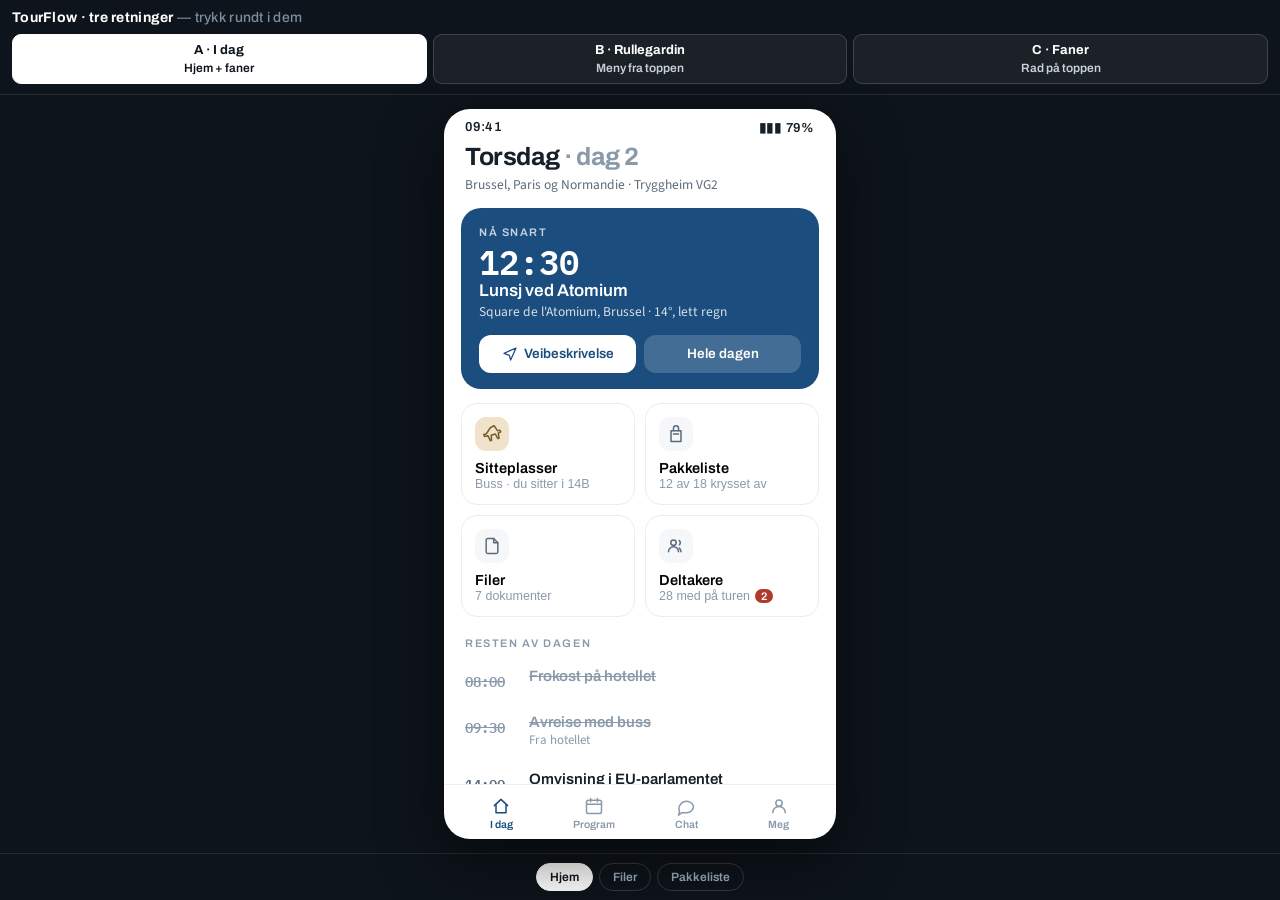
==== design/index.html @ 3d94814c "Tre designretninger å velge mellom Appen får snart sitteplasser, pakkeliste og filer, og da er det i" ====
<!DOCTYPE html>
<html lang="nb">
<head>
<meta charset="utf-8">
<meta name="viewport" content="width=device-width, initial-scale=1, viewport-fit=cover">
<title>TourFlow — tre designretninger</title>
<meta name="theme-color" content="#111A26">
<link rel="preconnect" href="https://fonts.gstatic.com" crossorigin>
<link rel="stylesheet" href="https://fonts.googleapis.com/css2?family=Archivo:wght@500;600;700&family=Source+Sans+3:wght@400;600&family=IBM+Plex+Mono:wght@500;600&display=swap">
<style>
/* ══════════════ rammeverk rundt utkastene ══════════════ */
*{box-sizing:border-box}
html,body{margin:0;height:100%}
body{
  font-family:"Source Sans 3",system-ui,sans-serif;background:#0E141B;color:#fff;
  display:flex;flex-direction:column;height:100dvh;overflow:hidden;
}
.velger{
  flex:none;padding:calc(10px + env(safe-area-inset-top,0px)) 12px 10px;
  border-bottom:1px solid rgba(255,255,255,.1);
}
.velger h1{font-family:"Archivo",sans-serif;font-size:14px;margin:0 0 9px;letter-spacing:.02em}
.velger h1 span{color:#7C8EA0;font-weight:500}
.rad{display:flex;gap:6px}
.rad button{
  flex:1;border:1px solid rgba(255,255,255,.16);background:rgba(255,255,255,.06);color:#C7D2DD;
  border-radius:9px;padding:8px 6px;font:600 12px/1.2 "Archivo",sans-serif;cursor:pointer;
}
.rad button b{display:block;font-size:13px;color:#fff;margin-bottom:2px}
.rad button[aria-pressed="true"]{background:#fff;color:#0E141B;border-color:#fff}
.rad button[aria-pressed="true"] b{color:#0E141B}
.scene{flex:1;min-height:0;display:grid;place-items:center;padding:14px 0}
.telefon{
  width:100%;max-width:392px;height:100%;max-height:820px;background:#fff;color:#111A26;
  border-radius:0;overflow:hidden;display:flex;flex-direction:column;position:relative;
}
@media (min-width:460px){
  .telefon{border-radius:26px;box-shadow:0 22px 60px rgba(0,0,0,.5);border:1px solid rgba(255,255,255,.12)}
}
.skjermrad{
  flex:none;display:flex;gap:6px;justify-content:center;padding:9px 12px calc(9px + env(safe-area-inset-bottom,0px));
  border-top:1px solid rgba(255,255,255,.1);
}
.skjermrad button{
  border:1px solid rgba(255,255,255,.16);background:transparent;color:#9FB0C0;border-radius:20px;
  padding:6px 13px;font:600 12px "Archivo",sans-serif;cursor:pointer;
}
.skjermrad button[aria-pressed="true"]{background:#fff;color:#0E141B;border-color:#fff}
.utkast{display:none;flex-direction:column;height:100%}
.utkast.aktiv{display:flex}
.skjerm{display:none;flex-direction:column;height:100%}
.skjerm.aktiv{display:flex}

/* ══════════════ felles byggeklosser i utkastene ══════════════ */
.rull{flex:1;min-height:0;overflow-y:auto;-webkit-overflow-scrolling:touch}
.stat{
  flex:none;display:flex;justify-content:space-between;align-items:center;
  padding:10px 20px 2px;font:600 13px "Archivo",sans-serif;
}
.stat i{font-style:normal;letter-spacing:.06em}
svg.ik{width:20px;height:20px;fill:none;stroke:currentColor;stroke-width:1.8;stroke-linecap:round;stroke-linejoin:round}
svg.ik-s{width:16px;height:16px;fill:none;stroke:currentColor;stroke-width:1.9;stroke-linecap:round;stroke-linejoin:round}

/* ─────────── A · I DAG ─────────── */
[data-d="a"]{--ink:#15202B;--ink2:#5A6B7C;--ink3:#8A9AAA;--linje:#E8EDF1;--flate:#F5F7F9;
  --blaa:#1B4D7E;--sand:#F0E2CB;--sandink:#7A5A22;--gronn:#2E6A4E;background:#fff;color:var(--ink)}
[data-d="a"] .topp{flex:none;padding:6px 20px 14px}
[data-d="a"] .turnavn{font:700 25px/1.15 "Archivo",sans-serif;letter-spacing:-.02em;margin:0}
[data-d="a"] .turnavn em{font-style:normal;color:var(--ink3)}
[data-d="a"] .dato{font-size:13.5px;color:var(--ink2);margin-top:3px}
[data-d="a"] .naa{
  margin:0 16px 14px;border-radius:20px;background:var(--blaa);color:#fff;padding:18px 18px 16px;
}
[data-d="a"] .naa .merk{font:600 11px "Archivo",sans-serif;letter-spacing:.14em;text-transform:uppercase;opacity:.75}
[data-d="a"] .naa .kl{font:600 34px/1 "IBM Plex Mono",monospace;margin:7px 0 2px}
[data-d="a"] .naa .hva{font:600 17px "Archivo",sans-serif}
[data-d="a"] .naa .hvor{font-size:13.5px;opacity:.82;margin-top:2px}
[data-d="a"] .naa .knapper{display:flex;gap:8px;margin-top:14px}
[data-d="a"] .naa .knapper button{
  flex:1;border:0;border-radius:12px;padding:11px;font:600 13.5px "Archivo",sans-serif;cursor:pointer;
  background:rgba(255,255,255,.18);color:#fff;display:flex;align-items:center;justify-content:center;gap:6px}
[data-d="a"] .naa .knapper button.lys{background:#fff;color:var(--blaa)}
[data-d="a"] .ruter{display:grid;grid-template-columns:1fr 1fr;gap:10px;padding:0 16px 16px}
[data-d="a"] .rute{
  border:1px solid var(--linje);border-radius:16px;padding:13px;text-align:left;background:#fff;cursor:pointer;
  display:flex;flex-direction:column;gap:9px;min-height:92px;justify-content:space-between}
[data-d="a"] .rute .nv{font:600 14.5px "Archivo",sans-serif}
[data-d="a"] .rute .un{font-size:12.5px;color:var(--ink3)}
[data-d="a"] .rute .sym{width:34px;height:34px;border-radius:11px;display:grid;place-items:center;background:var(--flate);color:var(--ink2)}
[data-d="a"] .rute.merket .sym{background:var(--sand);color:var(--sandink)}
[data-d="a"] .rute .pip{display:inline-block;background:#B03A2B;color:#fff;border-radius:9px;
  font:600 11px "Archivo",sans-serif;padding:1px 6px;margin-left:5px}
[data-d="a"] .bolk{font:600 11px "Archivo",sans-serif;letter-spacing:.14em;text-transform:uppercase;
  color:var(--ink3);padding:4px 20px 8px}
[data-d="a"] .post{display:grid;grid-template-columns:52px 1fr;gap:12px;padding:11px 20px;align-items:start}
[data-d="a"] .post .t{font:600 14px "IBM Plex Mono",monospace;color:var(--ink2);padding-top:1px}
[data-d="a"] .post .h{font:600 15px "Archivo",sans-serif}
[data-d="a"] .post .s{font-size:13px;color:var(--ink3);margin-top:1px}
[data-d="a"] .post.ferdig .t,[data-d="a"] .post.ferdig .h{color:var(--ink3);text-decoration:line-through;text-decoration-thickness:1px}
[data-d="a"] .fane{flex:none;display:flex;border-top:1px solid var(--linje);padding:6px 10px calc(8px + env(safe-area-inset-bottom,0px))}
[data-d="a"] .fane button{flex:1;border:0;background:none;color:var(--ink3);cursor:pointer;
  display:flex;flex-direction:column;align-items:center;gap:3px;font:600 10.5px "Archivo",sans-serif;padding:5px 0 0}
[data-d="a"] .fane button.paa{color:var(--blaa)}

/* ─────────── B · RULLEGARDIN ─────────── */
[data-d="b"]{--ink:#0F1720;--ink2:#56626E;--ink3:#8E99A4;--linje:#E4E8EC;--flate:#F6F7F8;
  --aksent:#0F1720;background:#fff;color:var(--ink)}
[data-d="b"] .bar{flex:none;display:flex;align-items:center;gap:10px;padding:4px 16px 12px;border-bottom:1px solid var(--linje)}
[data-d="b"] .meny{
  flex:1;display:flex;align-items:center;gap:8px;border:0;background:none;padding:6px 0;cursor:pointer;text-align:left}
[data-d="b"] .meny .nv{font:700 18px "Archivo",sans-serif;letter-spacing:-.01em}
[data-d="b"] .meny .un{font-size:12px;color:var(--ink3)}
[data-d="b"] .pil{width:22px;height:22px;border-radius:7px;background:var(--flate);display:grid;place-items:center;color:var(--ink2)}
[data-d="b"] .ikon{width:36px;height:36px;border-radius:50%;background:var(--flate);display:grid;place-items:center;
  border:0;cursor:pointer;color:var(--ink2);position:relative}
[data-d="b"] .ikon .prikk{position:absolute;top:5px;right:5px;width:8px;height:8px;border-radius:50%;background:#B03A2B;border:2px solid #fff}
[data-d="b"] .gardin{
  position:absolute;left:0;right:0;top:0;background:#fff;z-index:9;border-bottom:1px solid var(--linje);
  box-shadow:0 26px 40px -22px rgba(15,23,32,.4);padding:calc(14px + env(safe-area-inset-top,0px)) 0 10px;
}
[data-d="b"] .gardin .tit{font:700 20px "Archivo",sans-serif;padding:4px 20px 2px}
[data-d="b"] .gardin .sub{font-size:12.5px;color:var(--ink3);padding:0 20px 12px}
[data-d="b"] .mrad{display:flex;align-items:center;gap:13px;width:100%;border:0;background:none;
  padding:12px 20px;font:inherit;color:inherit;text-align:left;cursor:pointer}
[data-d="b"] .mrad .sym{width:30px;height:30px;border-radius:9px;background:var(--flate);display:grid;place-items:center;color:var(--ink2)}
[data-d="b"] .mrad .nv{flex:1;font:600 15.5px "Archivo",sans-serif}
[data-d="b"] .mrad .tall{font:600 12px "Archivo",sans-serif;color:#fff;background:#B03A2B;border-radius:10px;padding:1px 7px}
[data-d="b"] .mrad.paa{background:var(--flate)}
[data-d="b"] .mskille{height:1px;background:var(--linje);margin:9px 20px}
[data-d="b"] .slor{position:absolute;inset:0;background:rgba(15,23,32,.35);z-index:8}
[data-d="b"] .dag{display:flex;gap:7px;overflow-x:auto;padding:12px 16px 4px;scrollbar-width:none}
[data-d="b"] .dag::-webkit-scrollbar{display:none}
[data-d="b"] .dag button{flex:none;border:1px solid var(--linje);background:#fff;border-radius:10px;
  padding:7px 11px;font:600 12.5px "Archivo",sans-serif;color:var(--ink2);cursor:pointer;line-height:1.25}
[data-d="b"] .dag button span{display:block;font:500 10.5px "IBM Plex Mono",monospace;color:var(--ink3)}
[data-d="b"] .dag button.paa{background:var(--aksent);border-color:var(--aksent);color:#fff}
[data-d="b"] .dag button.paa span{color:rgba(255,255,255,.7)}
[data-d="b"] .linjepost{display:grid;grid-template-columns:54px 1fr;gap:12px;padding:14px 20px;border-bottom:1px solid var(--linje)}
[data-d="b"] .linjepost .t{font:600 14.5px "IBM Plex Mono",monospace;color:var(--ink)}
[data-d="b"] .linjepost .h{font:600 15.5px "Archivo",sans-serif}
[data-d="b"] .linjepost .s{font-size:13px;color:var(--ink3);margin-top:2px}
[data-d="b"] .linjepost.naa{background:#FBF6EC;border-left:3px solid #A6791C;padding-left:17px}
[data-d="b"] .linjepost .lapp{display:inline-block;font:600 10.5px "Archivo",sans-serif;letter-spacing:.1em;
  text-transform:uppercase;color:#A6791C;margin-bottom:3px}

/* ─────────── C · FANER ─────────── */
[data-d="c"]{--ink:#101418;--ink2:#5C6873;--ink3:#8B96A1;--linje:#E6E9ED;--flate:#F4F6F8;
  --lilla:#3D3A8C;--mynte:#E9F1EE;background:#fff;color:var(--ink)}
[data-d="c"] .hode{flex:none;background:#101418;color:#fff;padding:2px 16px 0}
[data-d="c"] .hode .rad1{display:flex;align-items:center;justify-content:space-between;padding:6px 0 10px}
[data-d="c"] .hode .nv{font:700 17px "Archivo",sans-serif}
[data-d="c"] .hode .un{font-size:11.5px;color:rgba(255,255,255,.6)}
[data-d="c"] .hode .av{width:32px;height:32px;border-radius:50%;background:rgba(255,255,255,.16);
  display:grid;place-items:center;font:600 12px "Archivo",sans-serif}
[data-d="c"] .seg{display:flex;gap:4px;overflow-x:auto;scrollbar-width:none;padding-bottom:9px}
[data-d="c"] .seg::-webkit-scrollbar{display:none}
[data-d="c"] .seg button{flex:none;border:0;background:rgba(255,255,255,.1);color:rgba(255,255,255,.72);
  border-radius:20px;padding:7px 14px;font:600 13px "Archivo",sans-serif;cursor:pointer}
[data-d="c"] .seg button.paa{background:#fff;color:#101418}
[data-d="c"] .kort{margin:14px 16px 0;border:1px solid var(--linje);border-radius:14px;overflow:hidden}
[data-d="c"] .kort .kt{display:flex;align-items:center;gap:8px;padding:11px 14px;background:var(--flate);
  font:600 12px "Archivo",sans-serif;letter-spacing:.1em;text-transform:uppercase;color:var(--ink2)}
[data-d="c"] .kort .kt .n{margin-left:auto;letter-spacing:0;text-transform:none;font-size:12px;color:var(--ink3)}
[data-d="c"] .kr{display:flex;gap:12px;padding:12px 14px;border-top:1px solid var(--linje);align-items:center}
[data-d="c"] .kr .t{font:600 13.5px "IBM Plex Mono",monospace;color:var(--ink2);width:44px;flex:none}
[data-d="c"] .kr .h{font:600 14.5px "Archivo",sans-serif}
[data-d="c"] .kr .s{font-size:12.5px;color:var(--ink3);margin-top:1px}
[data-d="c"] .kr .sym{width:32px;height:32px;border-radius:9px;background:var(--mynte);color:#2E6A4E;
  display:grid;place-items:center;flex:none}
[data-d="c"] .fane{flex:none;display:flex;border-top:1px solid var(--linje);padding:6px 10px calc(8px + env(safe-area-inset-bottom,0px))}
[data-d="c"] .fane button{flex:1;border:0;background:none;color:var(--ink3);cursor:pointer;
  display:flex;flex-direction:column;align-items:center;gap:3px;font:600 10.5px "Archivo",sans-serif;padding:5px 0 0}
[data-d="c"] .fane button.paa{color:var(--lilla)}
[data-d="c"] .sete{display:grid;grid-template-columns:repeat(4,1fr);gap:7px;padding:0 16px}
[data-d="c"] .sete .s{border:1px solid var(--linje);border-radius:9px;padding:9px 4px;text-align:center;
  font:600 11.5px "Archivo",sans-serif;color:var(--ink2);background:#fff}
[data-d="c"] .sete .s.min{background:var(--lilla);border-color:var(--lilla);color:#fff}
[data-d="c"] .sete .s.tatt{background:var(--flate);color:var(--ink3)}
[data-d="c"] .gang{grid-column:1/-1;height:9px}

/* små felles ting */
.tom{height:18px}
.fil{display:flex;gap:12px;align-items:center;padding:13px 20px;border-bottom:1px solid var(--linje)}
.fil .ft{width:36px;height:44px;border-radius:5px;display:grid;place-items:center;color:#fff;
  font:700 9.5px "Archivo",sans-serif;flex:none}
.fil .nv{font:600 14.5px "Archivo",sans-serif}
.fil .un{font-size:12.5px;color:var(--ink3);margin-top:1px}
.hake{width:22px;height:22px;border-radius:7px;border:1.6px solid var(--linje);flex:none;display:grid;place-items:center}
.hake.av{background:#2E6A4E;border-color:#2E6A4E;color:#fff}
.pakk{display:flex;gap:12px;align-items:center;padding:12px 20px;border-bottom:1px solid var(--linje)}
.pakk .nv{flex:1;font-size:15px}
.pakk.ferdig .nv{color:var(--ink3);text-decoration:line-through}
</style>
</head>
<body>

<div class="velger">
  <h1>TourFlow · tre retninger <span>— trykk rundt i dem</span></h1>
  <div class="rad" id="rad"></div>
</div>

<div class="scene">
  <div class="telefon" id="telefon"></div>
</div>

<div class="skjermrad" id="skjermrad"></div>

<script>
const IK = {
  kal:'<svg class="ik" viewBox="0 0 24 24"><rect x="3" y="5" width="18" height="16" rx="2.5"/><path d="M3 10h18M8 3v4M16 3v4"/></svg>',
  chat:'<svg class="ik" viewBox="0 0 24 24"><path d="M21 12a8 8 0 0 1-8 8H7l-4 3 1.2-4.4A8 8 0 1 1 21 12Z"/></svg>',
  meg:'<svg class="ik" viewBox="0 0 24 24"><circle cx="12" cy="8.5" r="3.8"/><path d="M4.5 20a7.5 7.5 0 0 1 15 0"/></svg>',
  hus:'<svg class="ik" viewBox="0 0 24 24"><path d="M4 11.5 12 4l8 7.5"/><path d="M6 10.5V20h12v-9.5"/></svg>',
  fil:'<svg class="ik" viewBox="0 0 24 24"><path d="M14 3H7a2 2 0 0 0-2 2v14a2 2 0 0 0 2 2h10a2 2 0 0 0 2-2V8Z"/><path d="M14 3v5h5"/></svg>',
  sekk:'<svg class="ik" viewBox="0 0 24 24"><path d="M6 8h12v13H6z"/><path d="M9 8V5a3 3 0 0 1 6 0v3M9 12h6"/></svg>',
  fly:'<svg class="ik" viewBox="0 0 24 24"><path d="M10 4.5 5 12l-3 .5L3 15l4-1 3 6 1.5-.5-.5-6 5-1.5 3 5.5 1.5-.5-1-6 3-1.5-1-2-3 .5-4-6Z"/></svg>',
  folk:'<svg class="ik" viewBox="0 0 24 24"><circle cx="9" cy="8" r="3.2"/><path d="M3 19a6 6 0 0 1 12 0"/><path d="M16 5.5a3.2 3.2 0 0 1 0 5M18 19a6 6 0 0 0-2-4.5"/></svg>',
  pin:'<svg class="ik-s" viewBox="0 0 24 24"><path d="M12 21s7-6.2 7-11a7 7 0 1 0-14 0c0 4.8 7 11 7 11Z"/><circle cx="12" cy="10" r="2.6"/></svg>',
  nav:'<svg class="ik-s" viewBox="0 0 24 24"><path d="M3 11 21 3l-8 18-2-7-8-3Z"/></svg>',
  ned:'<svg class="ik-s" viewBox="0 0 24 24"><path d="m6 9 6 6 6-6"/></svg>',
  hoy:'<svg class="ik-s" viewBox="0 0 24 24"><path d="m9 6 6 6-6 6"/></svg>',
  tann:'<svg class="ik" viewBox="0 0 24 24"><circle cx="12" cy="12" r="3.2"/><path d="M19.4 15a1.6 1.6 0 0 0 .3 1.8l.1.1a2 2 0 1 1-2.8 2.8l-.1-.1a1.6 1.6 0 0 0-2.7 1.1 2 2 0 0 1-4 0 1.6 1.6 0 0 0-2.7-1.1l-.1.1a2 2 0 1 1-2.8-2.8l.1-.1A1.6 1.6 0 0 0 3 15a2 2 0 0 1 0-4 1.6 1.6 0 0 0 1.7-2.7l-.1-.1a2 2 0 1 1 2.8-2.8l.1.1A1.6 1.6 0 0 0 11 4.6a2 2 0 0 1 4 0 1.6 1.6 0 0 0 2.7 1.1l.1-.1a2 2 0 1 1 2.8 2.8l-.1.1A1.6 1.6 0 0 0 21 11a2 2 0 0 1 0 4Z"/></svg>',
  hake:'<svg class="ik-s" viewBox="0 0 24 24"><path d="m5 13 4 4 10-10"/></svg>'
};

const stat = '<div class="stat"><i>09:41</i><i>▮▮▮ 79%</i></div>';

/* ══════════════ A · I DAG ══════════════ */
const A = {
  navn: "I dag", under: "Hjem + faner",
  skjermer: {
    "Hjem": `${stat}
      <div class="topp">
        <h1 class="turnavn">Torsdag <em>· dag 2</em></h1>
        <div class="dato">Brussel, Paris og Normandie · Tryggheim VG2</div>
      </div>
      <div class="rull">
        <div class="naa">
          <div class="merk">Nå snart</div>
          <div class="kl">12:30</div>
          <div class="hva">Lunsj ved Atomium</div>
          <div class="hvor">Square de l'Atomium, Brussel · 14°, lett regn</div>
          <div class="knapper">
            <button class="lys">${IK.nav} Veibeskrivelse</button>
            <button>Hele dagen</button>
          </div>
        </div>
        <div class="ruter">
          <button class="rute merket"><span class="sym">${IK.fly}</span>
            <span><span class="nv">Sitteplasser</span><br><span class="un">Buss · du sitter i 14B</span></span></button>
          <button class="rute"><span class="sym">${IK.sekk}</span>
            <span><span class="nv">Pakkeliste</span><br><span class="un">12 av 18 krysset av</span></span></button>
          <button class="rute"><span class="sym">${IK.fil}</span>
            <span><span class="nv">Filer</span><br><span class="un">7 dokumenter</span></span></button>
          <button class="rute"><span class="sym">${IK.folk}</span>
            <span><span class="nv">Deltakere</span><br><span class="un">28 med på turen<span class="pip">2</span></span></span></button>
        </div>
        <div class="bolk">Resten av dagen</div>
        <div class="post ferdig"><div class="t">08:00</div><div><div class="h">Frokost på hotellet</div></div></div>
        <div class="post ferdig"><div class="t">09:30</div><div><div class="h">Avreise med buss</div><div class="s">Fra hotellet</div></div></div>
        <div class="post"><div class="t">14:00</div><div><div class="h">Omvisning i EU-parlamentet</div><div class="s">Husk legitimasjon</div></div></div>
        <div class="post"><div class="t">17:30</div><div><div class="h">Fri tid i sentrum</div></div></div>
        <div class="post"><div class="t">20:00</div><div><div class="h">Middag på hotellet</div></div></div>
        <div class="tom"></div>
      </div>
      <div class="fane">
        <button class="paa">${IK.hus}<span>I dag</span></button>
        <button>${IK.kal}<span>Program</span></button>
        <button>${IK.chat}<span>Chat</span></button>
        <button>${IK.meg}<span>Meg</span></button>
      </div>`,

    "Filer": `${stat}
      <div class="topp"><h1 class="turnavn">Filer</h1>
        <div class="dato">Alt som er lagt ut på turen, samlet</div></div>
      <div class="rull">
        <div class="fil"><span class="ft" style="background:#B4402F">PDF</span>
          <div style="flex:1"><div class="nv">Program Brussel–Paris.pdf</div>
            <div class="un">Lagt ut av Marit · 12. sep</div></div>${IK.hoy}</div>
        <div class="fil"><span class="ft" style="background:#14508C">DOC</span>
          <div style="flex:1"><div class="nv">Pakkeliste og regler.docx</div>
            <div class="un">Lagt ut av Marit · 12. sep</div></div>${IK.hoy}</div>
        <div class="fil"><span class="ft" style="background:#B4402F">PDF</span>
          <div style="flex:1"><div class="nv">Bussbilletter.pdf</div>
            <div class="un">Lagt ut av Jonas · 16. sep</div></div>${IK.hoy}</div>
        <div class="fil"><span class="ft" style="background:#7A4E2D">BIL</span>
          <div style="flex:1"><div class="nv">Romfordeling.png</div>
            <div class="un">Lagt ut av Marit · i går</div></div>${IK.hoy}</div>
        <div class="fil"><span class="ft" style="background:#2F6E4E">XLS</span>
          <div style="flex:1"><div class="nv">Kontaktliste foresatte.xlsx</div>
            <div class="un">Bare reiseledere ser denne</div></div>${IK.hoy}</div>
        <div class="tom"></div>
      </div>
      <div class="fane">
        <button>${IK.hus}<span>I dag</span></button>
        <button>${IK.kal}<span>Program</span></button>
        <button>${IK.chat}<span>Chat</span></button>
        <button>${IK.meg}<span>Meg</span></button>
      </div>`,

    "Pakkeliste": `${stat}
      <div class="topp"><h1 class="turnavn">Pakkeliste</h1>
        <div class="dato">12 av 18 krysset av · bare du ser dine kryss</div></div>
      <div class="rull">
        <div class="bolk">Må ha</div>
        <div class="pakk ferdig"><span class="hake av">${IK.hake}</span><span class="nv">Pass</span></div>
        <div class="pakk ferdig"><span class="hake av">${IK.hake}</span><span class="nv">Europeisk helsetrygdkort</span></div>
        <div class="pakk"><span class="hake"></span><span class="nv">Reiseforsikring — bevis</span></div>
        <div class="bolk">Klær</div>
        <div class="pakk ferdig"><span class="hake av">${IK.hake}</span><span class="nv">Regnjakke</span></div>
        <div class="pakk"><span class="hake"></span><span class="nv">Gode sko til mye gåing</span></div>
        <div class="pakk"><span class="hake"></span><span class="nv">Pent antrekk til middagen</span></div>
        <div class="bolk">Annet</div>
        <div class="pakk ferdig"><span class="hake av">${IK.hake}</span><span class="nv">Lader og powerbank</span></div>
        <div class="pakk"><span class="hake"></span><span class="nv">Reiseadapter</span></div>
        <div class="tom"></div>
      </div>
      <div class="fane">
        <button>${IK.hus}<span>I dag</span></button>
        <button>${IK.kal}<span>Program</span></button>
        <button>${IK.chat}<span>Chat</span></button>
        <button>${IK.meg}<span>Meg</span></button>
      </div>`
  }
};

/* ══════════════ B · RULLEGARDIN ══════════════ */
const mrad = (sym, nv, un, ekstra = "", paa = false) => `
  <button class="mrad ${paa ? "paa" : ""}"><span class="sym">${sym}</span>
    <span class="nv">${nv}${un ? `<br><span style="font-weight:400;font-size:12.5px;color:#8E99A4">${un}</span>` : ""}</span>
    ${ekstra}</button>`;

const B = {
  navn: "Rullegardin", under: "Meny fra toppen",
  skjermer: {
    "Program": `${stat}
      <div class="bar">
        <button class="meny"><span><span class="nv">Program</span><br>
          <span class="un">Brussel, Paris og Normandie</span></span>
          <span class="pil">${IK.ned}</span></button>
        <button class="ikon">${IK.folk}<span class="prikk"></span></button>
      </div>
      <div class="dag">
        <button>ons<span>17.</span></button>
        <button class="paa">tor<span>18.</span></button>
        <button>fre<span>19.</span></button>
        <button>lør<span>20.</span></button>
        <button>søn<span>21.</span></button>
      </div>
      <div class="rull">
        <div class="linjepost"><div class="t">08:00</div><div><div class="h">Frokost på hotellet</div></div></div>
        <div class="linjepost"><div class="t">09:30</div><div><div class="h">Avreise med buss</div>
          <div class="s">Fra hotellet · du sitter i 14B</div></div></div>
        <div class="linjepost naa"><div class="t">12:30</div><div><span class="lapp">Nå snart</span>
          <div class="h">Lunsj ved Atomium</div>
          <div class="s">Square de l'Atomium · 14°, lett regn</div></div></div>
        <div class="linjepost"><div class="t">14:00</div><div><div class="h">Omvisning i EU-parlamentet</div>
          <div class="s">Husk legitimasjon</div></div></div>
        <div class="linjepost"><div class="t">17:30</div><div><div class="h">Fri tid i sentrum</div></div></div>
        <div class="linjepost"><div class="t">20:00</div><div><div class="h">Middag på hotellet</div></div></div>
        <div class="tom"></div>
      </div>`,

    "Menyen åpen": `${stat}
      <div class="bar">
        <button class="meny"><span><span class="nv">Program</span><br>
          <span class="un">Brussel, Paris og Normandie</span></span>
          <span class="pil">${IK.ned}</span></button>
        <button class="ikon">${IK.folk}</button>
      </div>
      <div class="dag">
        <button>ons<span>17.</span></button>
        <button class="paa">tor<span>18.</span></button>
        <button>fre<span>19.</span></button>
      </div>
      <div class="rull"><div class="linjepost"><div class="t">08:00</div><div><div class="h">Frokost på hotellet</div></div></div></div>
      <div class="slor"></div>
      <div class="gardin">
        <div class="tit">Brussel, Paris og Normandie</div>
        <div class="sub">Tryggheim VG2 · 17.–24. september</div>
        ${mrad(IK.kal, "Program", "", "", true)}
        ${mrad(IK.chat, "Chat", "", '<span class="tall">3</span>')}
        ${mrad(IK.fil, "Filer", "7 dokumenter")}
        ${mrad(IK.sekk, "Pakkeliste", "12 av 18")}
        ${mrad(IK.fly, "Sitteplasser", "Buss og fly")}
        ${mrad(IK.folk, "Deltakere", "28 med", '<span class="tall">2</span>')}
        <div class="mskille"></div>
        ${mrad(IK.tann, "Innstillinger", "")}
        ${mrad(IK.hus, "Bytt tur", "")}
      </div>`,

    "Sitteplasser": `${stat}
      <div class="bar">
        <button class="meny"><span><span class="nv">Sitteplasser</span><br>
          <span class="un">Buss · Oslo–Brussel</span></span>
          <span class="pil">${IK.ned}</span></button>
        <button class="ikon">${IK.folk}</button>
      </div>
      <div class="rull">
        <div style="padding:14px 20px 4px;font-size:13.5px;color:#56626E">
          Trykk på et ledig sete for å ta det. Reiselederen kan låse plassene når alle har valgt.</div>
        <div style="padding:14px 20px 0;font:600 11px 'Archivo',sans-serif;letter-spacing:.14em;text-transform:uppercase;color:#8E99A4">Rad 13–16</div>
        <div class="sete" style="padding-top:10px">
          <div class="s tatt">13A<br><span style="font-weight:400;font-size:10px">Ada</span></div>
          <div class="s tatt">13B<br><span style="font-weight:400;font-size:10px">Noah</span></div>
          <div class="s">13C</div><div class="s">13D</div>
          <div class="gang"></div>
          <div class="s tatt">14A<br><span style="font-weight:400;font-size:10px">Mia</span></div>
          <div class="s min">14B<br><span style="font-weight:400;font-size:10px">Deg</span></div>
          <div class="s tatt">14C<br><span style="font-weight:400;font-size:10px">Leo</span></div>
          <div class="s">14D</div>
          <div class="gang"></div>
          <div class="s">15A</div><div class="s">15B</div>
          <div class="s tatt">15C<br><span style="font-weight:400;font-size:10px">Sara</span></div>
          <div class="s">15D</div>
          <div class="gang"></div>
          <div class="s">16A</div><div class="s">16B</div><div class="s">16C</div><div class="s">16D</div>
        </div>
        <div class="tom"></div>
      </div>`
  }
};

/* ══════════════ C · FANER ══════════════ */
const chode = (aktiv) => `${stat}
  <div class="hode">
    <div class="rad1"><div><div class="nv">Brussel, Paris og Normandie</div>
      <div class="un">Tryggheim VG2 · dag 2 av 8</div></div><div class="av">JR</div></div>
    <div class="seg">
      ${["Program","Filer","Pakkeliste","Sitteplasser","Deltakere"].map(n =>
        `<button class="${n === aktiv ? "paa" : ""}">${n}</button>`).join("")}
    </div>
  </div>`;

const cfane = (n) => `<div class="fane">
  <button class="${n === 0 ? "paa" : ""}">${IK.kal}<span>Turen</span></button>
  <button class="${n === 1 ? "paa" : ""}">${IK.chat}<span>Chat</span></button>
  <button class="${n === 2 ? "paa" : ""}">${IK.meg}<span>Meg</span></button>
</div>`;

const C = {
  navn: "Faner", under: "Rad på toppen",
  skjermer: {
    "Program": `${chode("Program")}
      <div class="rull">
        <div class="kort">
          <div class="kt">Torsdag 18. september <span class="n">6 punkter</span></div>
          <div class="kr"><div class="t">08:00</div><div><div class="h">Frokost på hotellet</div></div></div>
          <div class="kr"><div class="t">09:30</div><div><div class="h">Avreise med buss</div>
            <div class="s">Sete 14B</div></div></div>
          <div class="kr" style="background:#F7FAF9"><div class="sym">${IK.pin}</div>
            <div style="flex:1"><div class="h">Lunsj ved Atomium</div>
              <div class="s">12:30 · 14°, lett regn</div></div>${IK.hoy}</div>
          <div class="kr"><div class="t">14:00</div><div><div class="h">Omvisning i EU-parlamentet</div>
            <div class="s">Husk legitimasjon</div></div></div>
          <div class="kr"><div class="t">20:00</div><div><div class="h">Middag på hotellet</div></div></div>
        </div>
        <div class="kort">
          <div class="kt">Fredag 19. september <span class="n">4 punkter</span></div>
          <div class="kr"><div class="t">07:15</div><div><div class="h">Frokost og utsjekk</div></div></div>
          <div class="kr"><div class="t">09:00</div><div><div class="h">Buss til Paris</div>
            <div class="s">3 t 20 min</div></div></div>
        </div>
        <div class="tom"></div>
      </div>
      ${cfane(0)}`,

    "Sitteplasser": `${chode("Sitteplasser")}
      <div class="rull">
        <div style="padding:14px 16px 0;display:flex;gap:7px">
          <button style="border:0;background:#3D3A8C;color:#fff;border-radius:18px;padding:7px 14px;font:600 12.5px 'Archivo',sans-serif">Buss</button>
          <button style="border:1px solid #E6E9ED;background:#fff;color:#5C6873;border-radius:18px;padding:7px 14px;font:600 12.5px 'Archivo',sans-serif">Fly hjem</button>
        </div>
        <div style="padding:14px 16px 10px;font-size:13px;color:#5C6873">Du sitter i <b>14B</b>. Trykk på et ledig sete for å bytte.</div>
        <div class="sete">
          <div class="s tatt">13A</div><div class="s tatt">13B</div><div class="s">13C</div><div class="s">13D</div>
          <div class="gang"></div>
          <div class="s tatt">14A</div><div class="s min">14B</div><div class="s tatt">14C</div><div class="s">14D</div>
          <div class="gang"></div>
          <div class="s">15A</div><div class="s">15B</div><div class="s tatt">15C</div><div class="s">15D</div>
        </div>
        <div class="tom"></div>
      </div>
      ${cfane(0)}`,

    "Filer": `${chode("Filer")}
      <div class="rull">
        <div class="kort" style="padding-bottom:2px">
          <div class="kt">Fra reiselederne <span class="n">5 filer</span></div>
          <div class="kr"><span class="ft" style="width:32px;height:40px;border-radius:5px;display:grid;place-items:center;color:#fff;font:700 9px 'Archivo',sans-serif;background:#B4402F">PDF</span>
            <div style="flex:1"><div class="h">Program Brussel–Paris.pdf</div><div class="s">Marit · 12. sep</div></div>${IK.hoy}</div>
          <div class="kr"><span class="ft" style="width:32px;height:40px;border-radius:5px;display:grid;place-items:center;color:#fff;font:700 9px 'Archivo',sans-serif;background:#14508C">DOC</span>
            <div style="flex:1"><div class="h">Pakkeliste og regler.docx</div><div class="s">Marit · 12. sep</div></div>${IK.hoy}</div>
          <div class="kr"><span class="ft" style="width:32px;height:40px;border-radius:5px;display:grid;place-items:center;color:#fff;font:700 9px 'Archivo',sans-serif;background:#B4402F">PDF</span>
            <div style="flex:1"><div class="h">Bussbilletter.pdf</div><div class="s">Jonas · 16. sep</div></div>${IK.hoy}</div>
        </div>
        <div class="kort" style="padding-bottom:2px">
          <div class="kt">Delt i chatten <span class="n">2 filer</span></div>
          <div class="kr"><span class="ft" style="width:32px;height:40px;border-radius:5px;display:grid;place-items:center;color:#fff;font:700 9px 'Archivo',sans-serif;background:#7A4E2D">BIL</span>
            <div style="flex:1"><div class="h">Romfordeling.png</div><div class="s">Marit · i går</div></div>${IK.hoy}</div>
        </div>
        <div class="tom"></div>
      </div>
      ${cfane(0)}`
  }
};

/* ══════════════ motor ══════════════ */
const utkast = { a: A, b: B, c: C };
let valgt = "a", skjerm = 0;

const rad = document.getElementById("rad");
const tlf = document.getElementById("telefon");
const srad = document.getElementById("skjermrad");

rad.innerHTML = Object.keys(utkast).map(k =>
  `<button data-u="${k}"><b>${k.toUpperCase()} · ${utkast[k].navn}</b>${utkast[k].under}</button>`).join("");

function tegn() {
  const u = utkast[valgt];
  const navn = Object.keys(u.skjermer);
  if (skjerm >= navn.length) skjerm = 0;
  tlf.innerHTML = `<div class="utkast aktiv" data-d="${valgt}">${u.skjermer[navn[skjerm]]}</div>`;
  rad.querySelectorAll("button").forEach(b =>
    b.setAttribute("aria-pressed", b.dataset.u === valgt));
  srad.innerHTML = navn.map((n, i) =>
    `<button data-s="${i}" aria-pressed="${i === skjerm}">${n}</button>`).join("");
}

rad.addEventListener("click", e => {
  const b = e.target.closest("[data-u]");
  if (!b) return;
  valgt = b.dataset.u; skjerm = 0; tegn();
});
srad.addEventListener("click", e => {
  const b = e.target.closest("[data-s]");
  if (!b) return;
  skjerm = Number(b.dataset.s); tegn();
});

tegn();
</script>
</body>
</html>
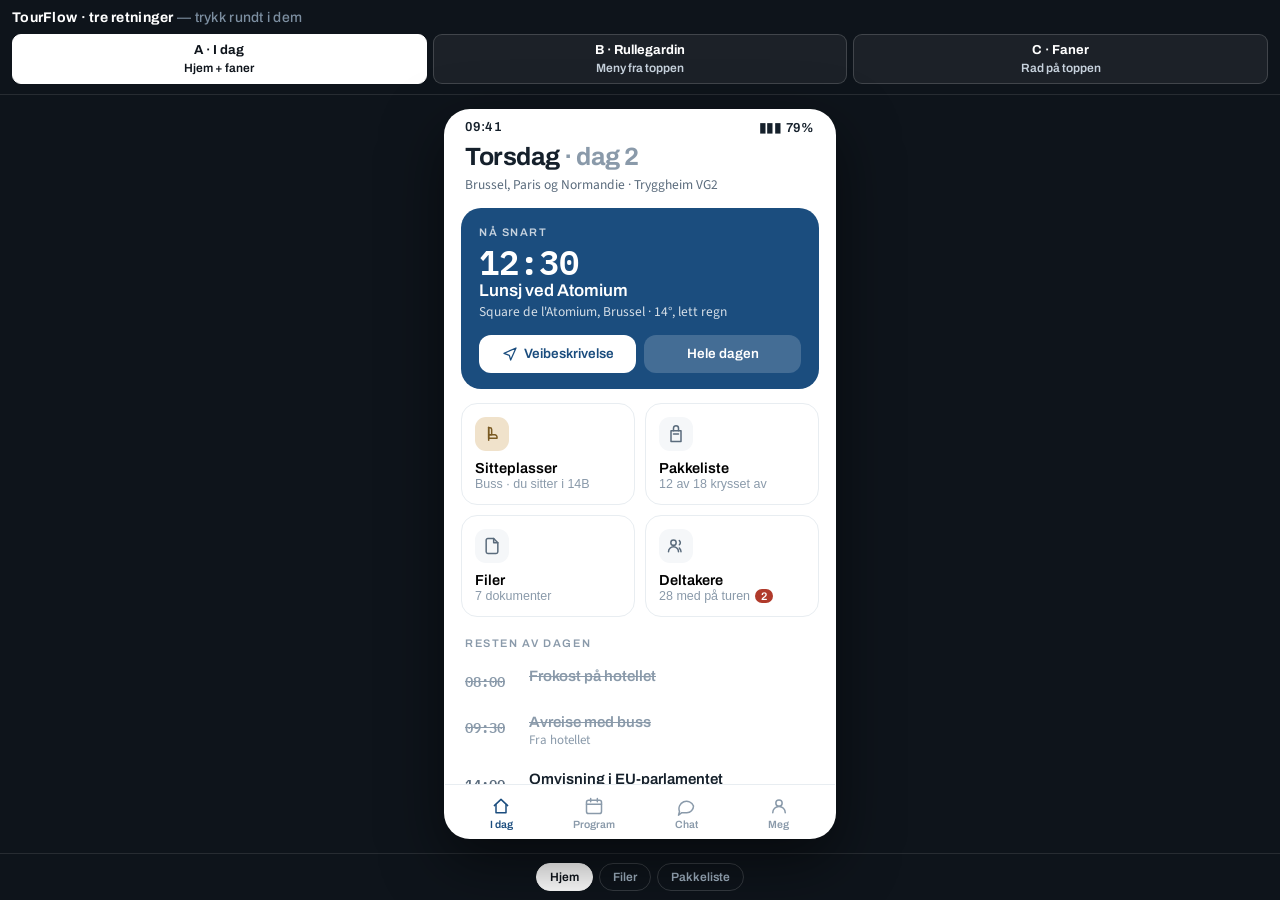
==== commit 7bfbd42c: "Setet ser ut som et sete, ikke et hus Co-Authored-By: Claude Opus 5 <noreply@anthropic.com>" ====
--- a/design/index.html
+++ b/design/index.html
@@ -213,7 +213,7 @@
   hus:'<svg class="ik" viewBox="0 0 24 24"><path d="M4 11.5 12 4l8 7.5"/><path d="M6 10.5V20h12v-9.5"/></svg>',
   fil:'<svg class="ik" viewBox="0 0 24 24"><path d="M14 3H7a2 2 0 0 0-2 2v14a2 2 0 0 0 2 2h10a2 2 0 0 0 2-2V8Z"/><path d="M14 3v5h5"/></svg>',
   sekk:'<svg class="ik" viewBox="0 0 24 24"><path d="M6 8h12v13H6z"/><path d="M9 8V5a3 3 0 0 1 6 0v3M9 12h6"/></svg>',
-  fly:'<svg class="ik" viewBox="0 0 24 24"><path d="M10 4.5 5 12l-3 .5L3 15l4-1 3 6 1.5-.5-.5-6 5-1.5 3 5.5 1.5-.5-1-6 3-1.5-1-2-3 .5-4-6Z"/></svg>',
+  fly:'<svg class="ik" viewBox="0 0 24 24"><path d="M8 4.5h1.6a2 2 0 0 1 2 2V13H8z"/><path d="M8 13h7.4a2.6 2.6 0 0 1 2.6 2.6V17H8z"/><path d="M8 4v15.5"/></svg>',
   folk:'<svg class="ik" viewBox="0 0 24 24"><circle cx="9" cy="8" r="3.2"/><path d="M3 19a6 6 0 0 1 12 0"/><path d="M16 5.5a3.2 3.2 0 0 1 0 5M18 19a6 6 0 0 0-2-4.5"/></svg>',
   pin:'<svg class="ik-s" viewBox="0 0 24 24"><path d="M12 21s7-6.2 7-11a7 7 0 1 0-14 0c0 4.8 7 11 7 11Z"/><circle cx="12" cy="10" r="2.6"/></svg>',
   nav:'<svg class="ik-s" viewBox="0 0 24 24"><path d="M3 11 21 3l-8 18-2-7-8-3Z"/></svg>',
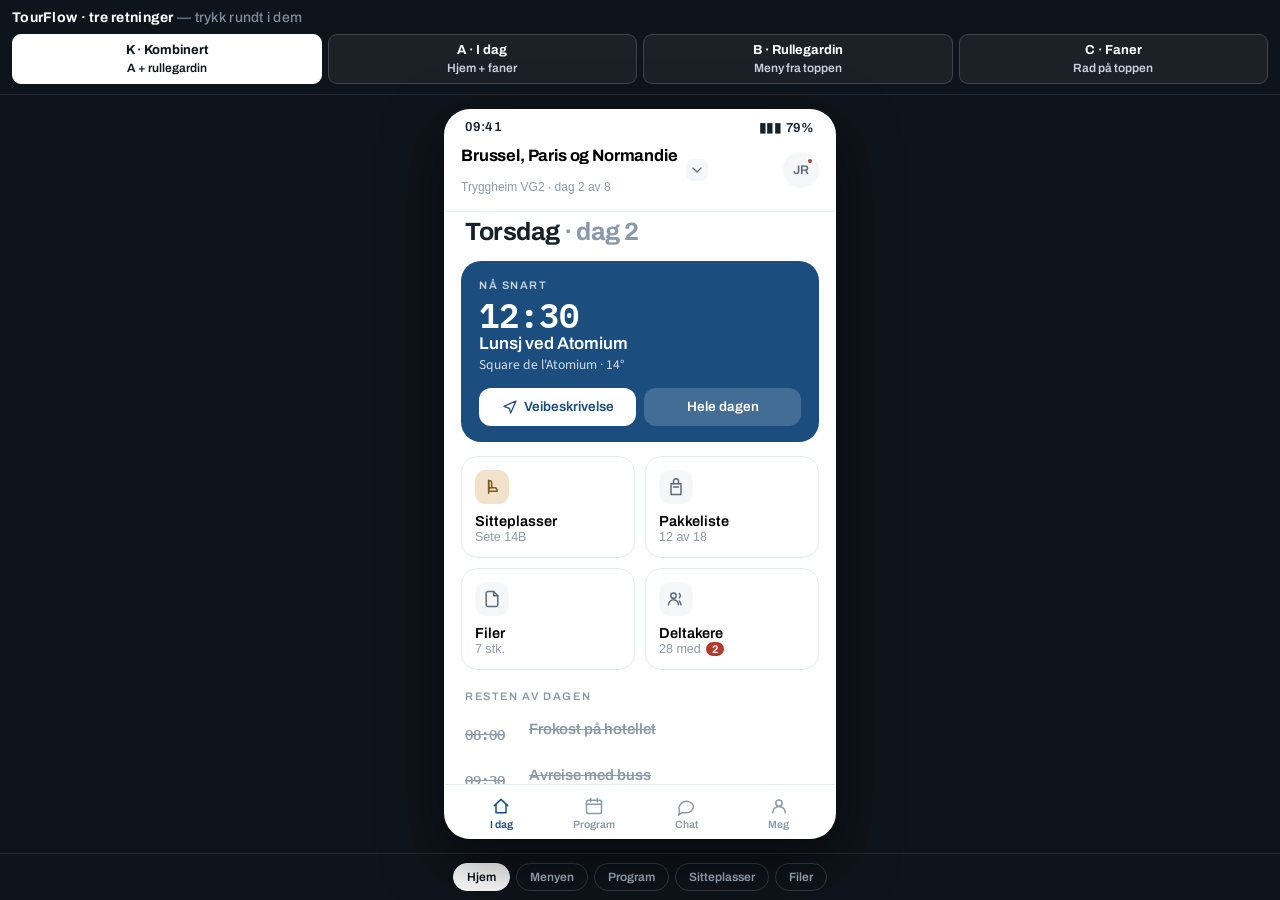
==== commit 778f555b: "Kombinert retning: A sitt hjem, B sin rullegardin, knapper nederst Undertekstene var også for lange." ====
--- a/design/index.html
+++ b/design/index.html
@@ -65,6 +65,13 @@
 [data-d="a"]{--ink:#15202B;--ink2:#5A6B7C;--ink3:#8A9AAA;--linje:#E8EDF1;--flate:#F5F7F9;
   --blaa:#1B4D7E;--sand:#F0E2CB;--sandink:#7A5A22;--gronn:#2E6A4E;background:#fff;color:var(--ink)}
 [data-d="a"] .topp{flex:none;padding:6px 20px 14px}
+/* Topplinja som åpner rullegardinen. Den ligger fast over alt innholdet,
+   så menyen er like nær uansett hvor i turen du står. */
+[data-d="a"] .kbar{flex:none;display:flex;align-items:center;gap:10px;padding:4px 16px 11px;
+  border-bottom:1px solid var(--linje)}
+[data-d="a"] .kbar .ikon{font:600 12.5px "Archivo",sans-serif;color:var(--ink2)}
+[data-d="a"] .kbar .meny .nv{font:700 16.5px "Archivo",sans-serif;letter-spacing:-.01em;
+  display:block;white-space:nowrap;overflow:hidden;text-overflow:ellipsis;max-width:240px}
 [data-d="a"] .turnavn{font:700 25px/1.15 "Archivo",sans-serif;letter-spacing:-.02em;margin:0}
 [data-d="a"] .turnavn em{font-style:normal;color:var(--ink3)}
 [data-d="a"] .dato{font-size:13.5px;color:var(--ink2);margin-top:3px}
@@ -106,28 +113,28 @@
 [data-d="b"]{--ink:#0F1720;--ink2:#56626E;--ink3:#8E99A4;--linje:#E4E8EC;--flate:#F6F7F8;
   --aksent:#0F1720;background:#fff;color:var(--ink)}
 [data-d="b"] .bar{flex:none;display:flex;align-items:center;gap:10px;padding:4px 16px 12px;border-bottom:1px solid var(--linje)}
-[data-d="b"] .meny{
+.meny{
   flex:1;display:flex;align-items:center;gap:8px;border:0;background:none;padding:6px 0;cursor:pointer;text-align:left}
-[data-d="b"] .meny .nv{font:700 18px "Archivo",sans-serif;letter-spacing:-.01em}
-[data-d="b"] .meny .un{font-size:12px;color:var(--ink3)}
-[data-d="b"] .pil{width:22px;height:22px;border-radius:7px;background:var(--flate);display:grid;place-items:center;color:var(--ink2)}
-[data-d="b"] .ikon{width:36px;height:36px;border-radius:50%;background:var(--flate);display:grid;place-items:center;
+.meny .nv{font:700 18px "Archivo",sans-serif;letter-spacing:-.01em}
+.meny .un{font-size:12px;color:var(--ink3)}
+.pil{width:22px;height:22px;border-radius:7px;background:var(--flate);display:grid;place-items:center;color:var(--ink2)}
+.ikon{width:36px;height:36px;border-radius:50%;background:var(--flate);display:grid;place-items:center;
   border:0;cursor:pointer;color:var(--ink2);position:relative}
-[data-d="b"] .ikon .prikk{position:absolute;top:5px;right:5px;width:8px;height:8px;border-radius:50%;background:#B03A2B;border:2px solid #fff}
-[data-d="b"] .gardin{
+.ikon .prikk{position:absolute;top:5px;right:5px;width:8px;height:8px;border-radius:50%;background:#B03A2B;border:2px solid #fff}
+.gardin{
   position:absolute;left:0;right:0;top:0;background:#fff;z-index:9;border-bottom:1px solid var(--linje);
   box-shadow:0 26px 40px -22px rgba(15,23,32,.4);padding:calc(14px + env(safe-area-inset-top,0px)) 0 10px;
 }
-[data-d="b"] .gardin .tit{font:700 20px "Archivo",sans-serif;padding:4px 20px 2px}
-[data-d="b"] .gardin .sub{font-size:12.5px;color:var(--ink3);padding:0 20px 12px}
-[data-d="b"] .mrad{display:flex;align-items:center;gap:13px;width:100%;border:0;background:none;
+.gardin .tit{font:700 20px "Archivo",sans-serif;padding:4px 20px 2px}
+.gardin .sub{font-size:12.5px;color:var(--ink3);padding:0 20px 12px}
+.mrad{display:flex;align-items:center;gap:13px;width:100%;border:0;background:none;
   padding:12px 20px;font:inherit;color:inherit;text-align:left;cursor:pointer}
-[data-d="b"] .mrad .sym{width:30px;height:30px;border-radius:9px;background:var(--flate);display:grid;place-items:center;color:var(--ink2)}
-[data-d="b"] .mrad .nv{flex:1;font:600 15.5px "Archivo",sans-serif}
-[data-d="b"] .mrad .tall{font:600 12px "Archivo",sans-serif;color:#fff;background:#B03A2B;border-radius:10px;padding:1px 7px}
-[data-d="b"] .mrad.paa{background:var(--flate)}
-[data-d="b"] .mskille{height:1px;background:var(--linje);margin:9px 20px}
-[data-d="b"] .slor{position:absolute;inset:0;background:rgba(15,23,32,.35);z-index:8}
+.mrad .sym{width:30px;height:30px;border-radius:9px;background:var(--flate);display:grid;place-items:center;color:var(--ink2)}
+.mrad .nv{flex:1;font:600 15.5px "Archivo",sans-serif}
+.mrad .tall{font:600 12px "Archivo",sans-serif;color:#fff;background:#B03A2B;border-radius:10px;padding:1px 7px}
+.mrad.paa{background:var(--flate)}
+.mskille{height:1px;background:var(--linje);margin:9px 20px}
+.slor{position:absolute;inset:0;background:rgba(15,23,32,.35);z-index:8}
 [data-d="b"] .dag{display:flex;gap:7px;overflow-x:auto;padding:12px 16px 4px;scrollbar-width:none}
 [data-d="b"] .dag::-webkit-scrollbar{display:none}
 [data-d="b"] .dag button{flex:none;border:1px solid var(--linje);background:#fff;border-radius:10px;
@@ -239,7 +246,7 @@
           <div class="merk">Nå snart</div>
           <div class="kl">12:30</div>
           <div class="hva">Lunsj ved Atomium</div>
-          <div class="hvor">Square de l'Atomium, Brussel · 14°, lett regn</div>
+          <div class="hvor">Square de l'Atomium · 14°</div>
           <div class="knapper">
             <button class="lys">${IK.nav} Veibeskrivelse</button>
             <button>Hele dagen</button>
@@ -247,18 +254,18 @@
         </div>
         <div class="ruter">
           <button class="rute merket"><span class="sym">${IK.fly}</span>
-            <span><span class="nv">Sitteplasser</span><br><span class="un">Buss · du sitter i 14B</span></span></button>
+            <span><span class="nv">Sitteplasser</span><br><span class="un">Sete 14B</span></span></button>
           <button class="rute"><span class="sym">${IK.sekk}</span>
-            <span><span class="nv">Pakkeliste</span><br><span class="un">12 av 18 krysset av</span></span></button>
+            <span><span class="nv">Pakkeliste</span><br><span class="un">12 av 18</span></span></button>
           <button class="rute"><span class="sym">${IK.fil}</span>
-            <span><span class="nv">Filer</span><br><span class="un">7 dokumenter</span></span></button>
+            <span><span class="nv">Filer</span><br><span class="un">7 stk.</span></span></button>
           <button class="rute"><span class="sym">${IK.folk}</span>
-            <span><span class="nv">Deltakere</span><br><span class="un">28 med på turen<span class="pip">2</span></span></span></button>
+            <span><span class="nv">Deltakere</span><br><span class="un">28 med<span class="pip">2</span></span></span></button>
         </div>
         <div class="bolk">Resten av dagen</div>
         <div class="post ferdig"><div class="t">08:00</div><div><div class="h">Frokost på hotellet</div></div></div>
         <div class="post ferdig"><div class="t">09:30</div><div><div class="h">Avreise med buss</div><div class="s">Fra hotellet</div></div></div>
-        <div class="post"><div class="t">14:00</div><div><div class="h">Omvisning i EU-parlamentet</div><div class="s">Husk legitimasjon</div></div></div>
+        <div class="post"><div class="t">14:00</div><div><div class="h">Omvisning i EU-parlamentet</div><div class="s">Ta med legitimasjon</div></div></div>
         <div class="post"><div class="t">17:30</div><div><div class="h">Fri tid i sentrum</div></div></div>
         <div class="post"><div class="t">20:00</div><div><div class="h">Middag på hotellet</div></div></div>
         <div class="tom"></div>
@@ -272,23 +279,23 @@
 
     "Filer": `${stat}
       <div class="topp"><h1 class="turnavn">Filer</h1>
-        <div class="dato">Alt som er lagt ut på turen, samlet</div></div>
+        <div class="dato">Alt som er lagt ut, samlet</div></div>
       <div class="rull">
         <div class="fil"><span class="ft" style="background:#B4402F">PDF</span>
           <div style="flex:1"><div class="nv">Program Brussel–Paris.pdf</div>
-            <div class="un">Lagt ut av Marit · 12. sep</div></div>${IK.hoy}</div>
+            <div class="un">Marit · 12. sep</div></div>${IK.hoy}</div>
         <div class="fil"><span class="ft" style="background:#14508C">DOC</span>
           <div style="flex:1"><div class="nv">Pakkeliste og regler.docx</div>
-            <div class="un">Lagt ut av Marit · 12. sep</div></div>${IK.hoy}</div>
+            <div class="un">Marit · 12. sep</div></div>${IK.hoy}</div>
         <div class="fil"><span class="ft" style="background:#B4402F">PDF</span>
           <div style="flex:1"><div class="nv">Bussbilletter.pdf</div>
-            <div class="un">Lagt ut av Jonas · 16. sep</div></div>${IK.hoy}</div>
+            <div class="un">Jonas · 16. sep</div></div>${IK.hoy}</div>
         <div class="fil"><span class="ft" style="background:#7A4E2D">BIL</span>
           <div style="flex:1"><div class="nv">Romfordeling.png</div>
-            <div class="un">Lagt ut av Marit · i går</div></div>${IK.hoy}</div>
+            <div class="un">Marit · i går</div></div>${IK.hoy}</div>
         <div class="fil"><span class="ft" style="background:#2F6E4E">XLS</span>
           <div style="flex:1"><div class="nv">Kontaktliste foresatte.xlsx</div>
-            <div class="un">Bare reiseledere ser denne</div></div>${IK.hoy}</div>
+            <div class="un">Bare reiseledere</div></div>${IK.hoy}</div>
         <div class="tom"></div>
       </div>
       <div class="fane">
@@ -300,7 +307,7 @@
 
     "Pakkeliste": `${stat}
       <div class="topp"><h1 class="turnavn">Pakkeliste</h1>
-        <div class="dato">12 av 18 krysset av · bare du ser dine kryss</div></div>
+        <div class="dato">12 av 18 · bare du ser dine kryss</div></div>
       <div class="rull">
         <div class="bolk">Må ha</div>
         <div class="pakk ferdig"><span class="hake av">${IK.hake}</span><span class="nv">Pass</span></div>
@@ -350,12 +357,12 @@
       <div class="rull">
         <div class="linjepost"><div class="t">08:00</div><div><div class="h">Frokost på hotellet</div></div></div>
         <div class="linjepost"><div class="t">09:30</div><div><div class="h">Avreise med buss</div>
-          <div class="s">Fra hotellet · du sitter i 14B</div></div></div>
+          <div class="s">Sete 14B</div></div></div>
         <div class="linjepost naa"><div class="t">12:30</div><div><span class="lapp">Nå snart</span>
           <div class="h">Lunsj ved Atomium</div>
-          <div class="s">Square de l'Atomium · 14°, lett regn</div></div></div>
+          <div class="s">Square de l'Atomium · 14°</div></div></div>
         <div class="linjepost"><div class="t">14:00</div><div><div class="h">Omvisning i EU-parlamentet</div>
-          <div class="s">Husk legitimasjon</div></div></div>
+          <div class="s">Ta med legitimasjon</div></div></div>
         <div class="linjepost"><div class="t">17:30</div><div><div class="h">Fri tid i sentrum</div></div></div>
         <div class="linjepost"><div class="t">20:00</div><div><div class="h">Middag på hotellet</div></div></div>
         <div class="tom"></div>
@@ -380,7 +387,7 @@
         <div class="sub">Tryggheim VG2 · 17.–24. september</div>
         ${mrad(IK.kal, "Program", "", "", true)}
         ${mrad(IK.chat, "Chat", "", '<span class="tall">3</span>')}
-        ${mrad(IK.fil, "Filer", "7 dokumenter")}
+        ${mrad(IK.fil, "Filer", "7 stk.")}
         ${mrad(IK.sekk, "Pakkeliste", "12 av 18")}
         ${mrad(IK.fly, "Sitteplasser", "Buss og fly")}
         ${mrad(IK.folk, "Deltakere", "28 med", '<span class="tall">2</span>')}
@@ -398,7 +405,7 @@
       </div>
       <div class="rull">
         <div style="padding:14px 20px 4px;font-size:13.5px;color:#56626E">
-          Trykk på et ledig sete for å ta det. Reiselederen kan låse plassene når alle har valgt.</div>
+          Trykk på et ledig sete for å ta det.</div>
         <div style="padding:14px 20px 0;font:600 11px 'Archivo',sans-serif;letter-spacing:.14em;text-transform:uppercase;color:#8E99A4">Rad 13–16</div>
         <div class="sete" style="padding-top:10px">
           <div class="s tatt">13A<br><span style="font-weight:400;font-size:10px">Ada</span></div>
@@ -450,9 +457,9 @@
             <div class="s">Sete 14B</div></div></div>
           <div class="kr" style="background:#F7FAF9"><div class="sym">${IK.pin}</div>
             <div style="flex:1"><div class="h">Lunsj ved Atomium</div>
-              <div class="s">12:30 · 14°, lett regn</div></div>${IK.hoy}</div>
+              <div class="s">12:30 · 14°</div></div>${IK.hoy}</div>
           <div class="kr"><div class="t">14:00</div><div><div class="h">Omvisning i EU-parlamentet</div>
-            <div class="s">Husk legitimasjon</div></div></div>
+            <div class="s">Ta med legitimasjon</div></div></div>
           <div class="kr"><div class="t">20:00</div><div><div class="h">Middag på hotellet</div></div></div>
         </div>
         <div class="kort">
@@ -471,7 +478,7 @@
           <button style="border:0;background:#3D3A8C;color:#fff;border-radius:18px;padding:7px 14px;font:600 12.5px 'Archivo',sans-serif">Buss</button>
           <button style="border:1px solid #E6E9ED;background:#fff;color:#5C6873;border-radius:18px;padding:7px 14px;font:600 12.5px 'Archivo',sans-serif">Fly hjem</button>
         </div>
-        <div style="padding:14px 16px 10px;font-size:13px;color:#5C6873">Du sitter i <b>14B</b>. Trykk på et ledig sete for å bytte.</div>
+        <div style="padding:14px 16px 10px;font-size:13px;color:#5C6873">Du har <b>14B</b>. Trykk på et ledig sete for å bytte.</div>
         <div class="sete">
           <div class="s tatt">13A</div><div class="s tatt">13B</div><div class="s">13C</div><div class="s">13D</div>
           <div class="gang"></div>
@@ -505,9 +512,142 @@
   }
 };
 
+/* ══════════════ K · A OG B SLÅTT SAMMEN ══════════════ */
+const kbar = `<div class="kbar">
+    <button class="meny"><span><span class="nv">Brussel, Paris og Normandie</span><br>
+      <span class="un">Tryggheim VG2 · dag 2 av 8</span></span>
+      <span class="pil">${IK.ned}</span></button>
+    <button class="ikon">JR<span class="prikk"></span></button>
+  </div>`;
+
+const kfane = (n) => `<div class="fane">
+  <button class="${n === 0 ? "paa" : ""}">${IK.hus}<span>I dag</span></button>
+  <button class="${n === 1 ? "paa" : ""}">${IK.kal}<span>Program</span></button>
+  <button class="${n === 2 ? "paa" : ""}">${IK.chat}<span>Chat</span></button>
+  <button class="${n === 3 ? "paa" : ""}">${IK.meg}<span>Meg</span></button>
+</div>`;
+
+const khjem = `${stat}${kbar}
+  <div class="rull">
+    <div class="topp"><h1 class="turnavn">Torsdag <em>· dag 2</em></h1></div>
+    <div class="naa">
+      <div class="merk">Nå snart</div>
+      <div class="kl">12:30</div>
+      <div class="hva">Lunsj ved Atomium</div>
+      <div class="hvor">Square de l'Atomium · 14°</div>
+      <div class="knapper">
+        <button class="lys">${IK.nav} Veibeskrivelse</button>
+        <button>Hele dagen</button>
+      </div>
+    </div>
+    <div class="ruter">
+      <button class="rute merket"><span class="sym">${IK.fly}</span>
+        <span><span class="nv">Sitteplasser</span><br><span class="un">Sete 14B</span></span></button>
+      <button class="rute"><span class="sym">${IK.sekk}</span>
+        <span><span class="nv">Pakkeliste</span><br><span class="un">12 av 18</span></span></button>
+      <button class="rute"><span class="sym">${IK.fil}</span>
+        <span><span class="nv">Filer</span><br><span class="un">7 stk.</span></span></button>
+      <button class="rute"><span class="sym">${IK.folk}</span>
+        <span><span class="nv">Deltakere</span><br><span class="un">28 med<span class="pip">2</span></span></span></button>
+    </div>
+    <div class="bolk">Resten av dagen</div>
+    <div class="post ferdig"><div class="t">08:00</div><div><div class="h">Frokost på hotellet</div></div></div>
+    <div class="post ferdig"><div class="t">09:30</div><div><div class="h">Avreise med buss</div><div class="s">Sete 14B</div></div></div>
+    <div class="post"><div class="t">14:00</div><div><div class="h">Omvisning i EU-parlamentet</div><div class="s">Ta med legitimasjon</div></div></div>
+    <div class="post"><div class="t">17:30</div><div><div class="h">Fri tid i sentrum</div></div></div>
+    <div class="post"><div class="t">20:00</div><div><div class="h">Middag på hotellet</div></div></div>
+    <div class="tom"></div>
+  </div>
+  ${kfane(0)}`;
+
+const K = {
+  navn: "Kombinert", under: "A + rullegardin", stil: "a",
+  skjermer: {
+    "Hjem": khjem,
+
+    "Menyen": `${khjem.replace('<div class="rull">', '<div class="rull" style="filter:blur(1px)">')}
+      <div class="slor"></div>
+      <div class="gardin">
+        <div class="tit">Brussel, Paris og Normandie</div>
+        <div class="sub">Tryggheim VG2 · 17.–24. september</div>
+        ${mrad(IK.hus, "I dag", "", "", true)}
+        ${mrad(IK.kal, "Program", "")}
+        ${mrad(IK.chat, "Chat", "", '<span class="tall">3</span>')}
+        ${mrad(IK.fil, "Filer", "7 stk.")}
+        ${mrad(IK.sekk, "Pakkeliste", "12 av 18")}
+        ${mrad(IK.fly, "Sitteplasser", "Sete 14B")}
+        ${mrad(IK.folk, "Deltakere", "28 med", '<span class="tall">2</span>')}
+        <div class="mskille"></div>
+        ${mrad(IK.tann, "Innstillinger", "")}
+        ${mrad(IK.hus, "Bytt tur", "")}
+      </div>`,
+
+    "Program": `${stat}${kbar}
+      <div class="dag" style="padding:10px 16px 4px">
+        <button>ons<span>17.</span></button>
+        <button class="paa">tor<span>18.</span></button>
+        <button>fre<span>19.</span></button>
+        <button>lør<span>20.</span></button>
+        <button>søn<span>21.</span></button>
+      </div>
+      <div class="rull">
+        <div class="bolk" style="padding-top:12px">Torsdag 18. september</div>
+        <div class="post ferdig"><div class="t">08:00</div><div><div class="h">Frokost på hotellet</div></div></div>
+        <div class="post ferdig"><div class="t">09:30</div><div><div class="h">Avreise med buss</div><div class="s">Sete 14B</div></div></div>
+        <div class="post"><div class="t">12:30</div><div><div class="h">Lunsj ved Atomium</div><div class="s">14°</div></div></div>
+        <div class="post"><div class="t">14:00</div><div><div class="h">Omvisning i EU-parlamentet</div><div class="s">Ta med legitimasjon</div></div></div>
+        <div class="post"><div class="t">17:30</div><div><div class="h">Fri tid i sentrum</div></div></div>
+        <div class="post"><div class="t">20:00</div><div><div class="h">Middag på hotellet</div></div></div>
+        <div class="tom"></div>
+      </div>
+      ${kfane(1)}`,
+
+    "Sitteplasser": `${stat}${kbar}
+      <div class="rull">
+        <div class="topp" style="padding-top:12px"><h1 class="turnavn" style="font-size:21px">Sitteplasser</h1>
+          <div class="dato">Buss · Oslo–Brussel</div></div>
+        <div style="padding:0 20px 12px;font-size:13.5px;color:var(--ink2)">Du har <b>14B</b>. Trykk på et ledig sete for å bytte.</div>
+        <div class="sete" style="padding:0 16px">
+          <div class="s tatt">13A</div><div class="s tatt">13B</div><div class="s">13C</div><div class="s">13D</div>
+          <div class="gang"></div>
+          <div class="s tatt">14A</div><div class="s min">14B</div><div class="s tatt">14C</div><div class="s">14D</div>
+          <div class="gang"></div>
+          <div class="s">15A</div><div class="s">15B</div><div class="s tatt">15C</div><div class="s">15D</div>
+          <div class="gang"></div>
+          <div class="s">16A</div><div class="s">16B</div><div class="s">16C</div><div class="s">16D</div>
+        </div>
+        <div class="tom"></div>
+      </div>
+      ${kfane(0)}`,
+
+    "Filer": `${stat}${kbar}
+      <div class="rull">
+        <div class="topp" style="padding-top:12px"><h1 class="turnavn" style="font-size:21px">Filer</h1>
+          <div class="dato">Alt som er lagt ut, samlet</div></div>
+        <div class="fil"><span class="ft" style="background:#B4402F">PDF</span>
+          <div style="flex:1"><div class="nv">Program Brussel–Paris.pdf</div>
+            <div class="un">Marit · 12. sep</div></div>${IK.hoy}</div>
+        <div class="fil"><span class="ft" style="background:#14508C">DOC</span>
+          <div style="flex:1"><div class="nv">Pakkeliste og regler.docx</div>
+            <div class="un">Marit · 12. sep</div></div>${IK.hoy}</div>
+        <div class="fil"><span class="ft" style="background:#B4402F">PDF</span>
+          <div style="flex:1"><div class="nv">Bussbilletter.pdf</div>
+            <div class="un">Jonas · 16. sep</div></div>${IK.hoy}</div>
+        <div class="fil"><span class="ft" style="background:#7A4E2D">BIL</span>
+          <div style="flex:1"><div class="nv">Romfordeling.png</div>
+            <div class="un">Marit · i går</div></div>${IK.hoy}</div>
+        <div class="fil"><span class="ft" style="background:#2F6E4E">XLS</span>
+          <div style="flex:1"><div class="nv">Kontaktliste foresatte.xlsx</div>
+            <div class="un">Bare reiseledere</div></div>${IK.hoy}</div>
+        <div class="tom"></div>
+      </div>
+      ${kfane(0)}`
+  }
+};
+
 /* ══════════════ motor ══════════════ */
-const utkast = { a: A, b: B, c: C };
-let valgt = "a", skjerm = 0;
+const utkast = { k: K, a: A, b: B, c: C };
+let valgt = "k", skjerm = 0;
 
 const rad = document.getElementById("rad");
 const tlf = document.getElementById("telefon");
@@ -520,7 +660,7 @@
   const u = utkast[valgt];
   const navn = Object.keys(u.skjermer);
   if (skjerm >= navn.length) skjerm = 0;
-  tlf.innerHTML = `<div class="utkast aktiv" data-d="${valgt}">${u.skjermer[navn[skjerm]]}</div>`;
+  tlf.innerHTML = `<div class="utkast aktiv" data-d="${u.stil || valgt}">${u.skjermer[navn[skjerm]]}</div>`;
   rad.querySelectorAll("button").forEach(b =>
     b.setAttribute("aria-pressed", b.dataset.u === valgt));
   srad.innerHTML = navn.map((n, i) =>
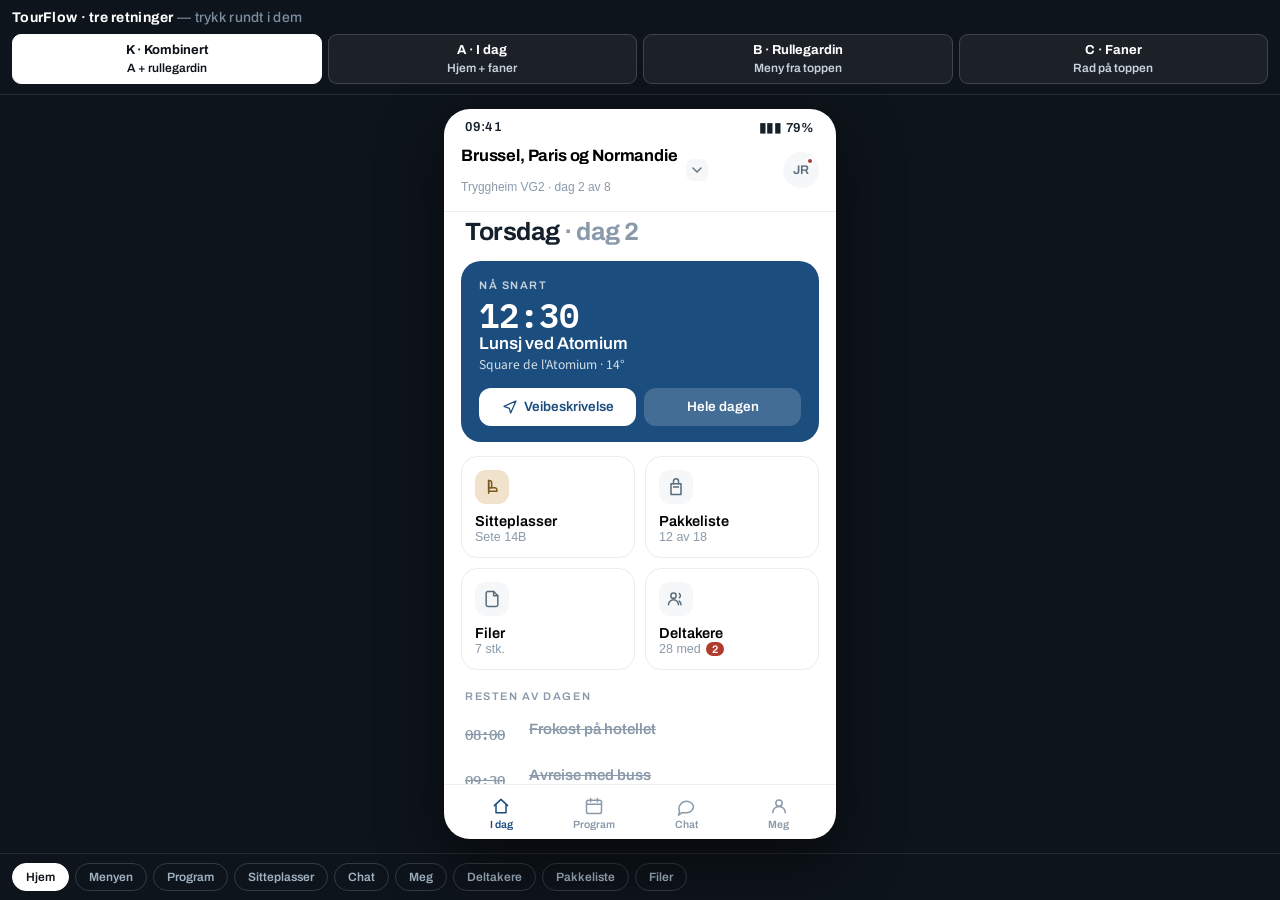
==== commit 26ca1b3c: "Knappene i utkastet virker nå Et utkast der ingenting lar seg trykke på viser hvordan det ser ut, ik" ====
--- a/design/index.html
+++ b/design/index.html
@@ -38,11 +38,12 @@
   .telefon{border-radius:26px;box-shadow:0 22px 60px rgba(0,0,0,.5);border:1px solid rgba(255,255,255,.12)}
 }
 .skjermrad{
-  flex:none;display:flex;gap:6px;justify-content:center;padding:9px 12px calc(9px + env(safe-area-inset-bottom,0px));
+  flex:none;display:flex;gap:6px;justify-content:flex-start;overflow-x:auto;scrollbar-width:none;padding:9px 12px calc(9px + env(safe-area-inset-bottom,0px));
   border-top:1px solid rgba(255,255,255,.1);
 }
+.skjermrad::-webkit-scrollbar{display:none}
 .skjermrad button{
-  border:1px solid rgba(255,255,255,.16);background:transparent;color:#9FB0C0;border-radius:20px;
+  flex:none;border:1px solid rgba(255,255,255,.16);background:transparent;color:#9FB0C0;border-radius:20px;
   padding:6px 13px;font:600 12px "Archivo",sans-serif;cursor:pointer;
 }
 .skjermrad button[aria-pressed="true"]{background:#fff;color:#0E141B;border-color:#fff}
@@ -620,6 +621,84 @@
       </div>
       ${kfane(0)}`,
 
+    "Chat": `${stat}${kbar}
+      <div class="rull">
+        <div class="topp" style="padding-top:12px"><h1 class="turnavn" style="font-size:21px">Chat</h1></div>
+        <div class="post" style="grid-template-columns:1fr auto;padding:14px 20px;border-bottom:1px solid var(--linje)">
+          <div><div class="h">Brussel, Paris og Normandie</div>
+            <div class="s">Marit: Husk å møte 09:15 i lobbyen</div></div>
+          <div style="text-align:right"><div class="s">12:04</div>
+            <span class="pip" style="margin:4px 0 0">3</span></div></div>
+        <div class="post" style="grid-template-columns:1fr auto;padding:14px 20px;border-bottom:1px solid var(--linje)">
+          <div><div class="h">Rom 204</div><div class="s">Leo: noen som har lader?</div></div>
+          <div style="text-align:right"><div class="s">11:41</div></div></div>
+        <div class="post" style="grid-template-columns:1fr auto;padding:14px 20px;border-bottom:1px solid var(--linje)">
+          <div><div class="h">Påmeldte · EU-parlamentet</div><div class="s">Du ble lagt til</div></div>
+          <div style="text-align:right"><div class="s">i går</div></div></div>
+        <div class="post" style="grid-template-columns:1fr auto;padding:14px 20px">
+          <div><div class="h">Reiseledere</div><div class="s">Bare reiseledere</div></div>
+          <div style="text-align:right"><div class="s">i går</div></div></div>
+        <div class="tom"></div>
+      </div>
+      ${kfane(2)}`,
+
+    "Meg": `${stat}${kbar}
+      <div class="rull">
+        <div class="topp" style="padding-top:12px"><h1 class="turnavn" style="font-size:21px">Jonas Robstad</h1>
+          <div class="dato">Deltaker · jonas@eksempel.no</div></div>
+        <div class="post" style="grid-template-columns:1fr auto;padding:15px 20px;border-bottom:1px solid var(--linje)">
+          <div><div class="h">Varsler</div><div class="s">Alt i hele turen</div></div>${IK.hoy}</div>
+        <div class="post" style="grid-template-columns:1fr auto;padding:15px 20px;border-bottom:1px solid var(--linje)">
+          <div><div class="h">Kart</div><div class="s">Google Maps · til fots</div></div>${IK.hoy}</div>
+        <div class="post" style="grid-template-columns:1fr auto;padding:15px 20px;border-bottom:1px solid var(--linje)">
+          <div><div class="h">Konto</div><div class="s">Innlogget med e-post</div></div>${IK.hoy}</div>
+        <div class="post" style="grid-template-columns:1fr auto;padding:15px 20px">
+          <div><div class="h">Om appen og personvern</div></div>${IK.hoy}</div>
+        <div class="tom"></div>
+      </div>
+      ${kfane(3)}`,
+
+    "Deltakere": `${stat}${kbar}
+      <div class="rull">
+        <div class="topp" style="padding-top:12px"><h1 class="turnavn" style="font-size:21px">Deltakere</h1>
+          <div class="dato">28 med · 2 venter på svar</div></div>
+        <div class="bolk">Venter på godkjenning</div>
+        <div class="post" style="grid-template-columns:1fr auto;padding:12px 20px">
+          <div><div class="h">Emma Nygård</div><div class="s">ba om å bli med i går</div></div>
+          <div style="display:flex;gap:6px">
+            <span style="border:1px solid var(--linje);border-radius:9px;padding:6px 10px;font:600 12px 'Archivo',sans-serif">Avslå</span>
+            <span style="background:var(--blaa);color:#fff;border-radius:9px;padding:6px 10px;font:600 12px 'Archivo',sans-serif">Slipp inn</span></div></div>
+        <div class="bolk">Reiseledere</div>
+        <div class="post" style="grid-template-columns:1fr auto;padding:11px 20px"><div><div class="h">Marit Aasen</div></div></div>
+        <div class="post" style="grid-template-columns:1fr auto;padding:11px 20px"><div><div class="h">Per Kvamme</div></div></div>
+        <div class="bolk">Elever</div>
+        <div class="post" style="grid-template-columns:1fr auto;padding:11px 20px"><div><div class="h">Ada Fjell</div></div></div>
+        <div class="post" style="grid-template-columns:1fr auto;padding:11px 20px"><div><div class="h">Jonas Robstad</div><div class="s">deg</div></div></div>
+        <div class="post" style="grid-template-columns:1fr auto;padding:11px 20px"><div><div class="h">Leo Sand</div></div></div>
+        <div class="post" style="grid-template-columns:1fr auto;padding:11px 20px"><div><div class="h">Mia Berge</div></div></div>
+        <div class="tom"></div>
+      </div>
+      ${kfane(0)}`,
+
+    "Pakkeliste": `${stat}${kbar}
+      <div class="rull">
+        <div class="topp" style="padding-top:12px"><h1 class="turnavn" style="font-size:21px">Pakkeliste</h1>
+          <div class="dato">12 av 18 · bare du ser dine kryss</div></div>
+        <div class="bolk">Må ha</div>
+        <div class="pakk ferdig"><span class="hake av">${IK.hake}</span><span class="nv">Pass</span></div>
+        <div class="pakk ferdig"><span class="hake av">${IK.hake}</span><span class="nv">Helsetrygdkort</span></div>
+        <div class="pakk"><span class="hake"></span><span class="nv">Reiseforsikring</span></div>
+        <div class="bolk">Klær</div>
+        <div class="pakk ferdig"><span class="hake av">${IK.hake}</span><span class="nv">Regnjakke</span></div>
+        <div class="pakk"><span class="hake"></span><span class="nv">Gode sko</span></div>
+        <div class="pakk"><span class="hake"></span><span class="nv">Pent antrekk</span></div>
+        <div class="bolk">Annet</div>
+        <div class="pakk ferdig"><span class="hake av">${IK.hake}</span><span class="nv">Lader og powerbank</span></div>
+        <div class="pakk"><span class="hake"></span><span class="nv">Reiseadapter</span></div>
+        <div class="tom"></div>
+      </div>
+      ${kfane(0)}`,
+
     "Filer": `${stat}${kbar}
       <div class="rull">
         <div class="topp" style="padding-top:12px"><h1 class="turnavn" style="font-size:21px">Filer</h1>
@@ -672,6 +751,51 @@
   if (!b) return;
   valgt = b.dataset.u; skjerm = 0; tegn();
 });
+
+/* Knappene inne i utkastet skal virke. Et utkast der ingenting lar seg
+   trykke på forteller deg hvordan det ser ut, ikke hvordan det er å
+   bruke — og det er det siste som avgjør om oppsettet holder.
+
+   Vi leter ikke etter id-er, men etter teksten på knappen: står det
+   «Filer» på den, og utkastet har en Filer-skjerm, går vi dit. */
+const ALIAS = {
+  "i dag": "Hjem", "hjem": "Hjem", "turen": "Program", "hele dagen": "Program",
+  "menyen åpen": "Menyen", "bytt tur": "Hjem", "innstillinger": "Meg"
+};
+
+function finnSkjerm(tekst, navn) {
+  const t = tekst.trim().toLowerCase().split("\n")[0].trim();
+  const treff = navn.find(n => n.toLowerCase() === t);
+  if (treff) return treff;
+  const a = ALIAS[t];
+  if (a && navn.includes(a)) return a;
+  // «Filer 7 stk.» og «Deltakere 28 med» er samme knapp som skjermnavnet
+  return navn.find(n => t.startsWith(n.toLowerCase())) || null;
+}
+
+tlf.addEventListener("click", e => {
+  const u = utkast[valgt];
+  const navn = Object.keys(u.skjermer);
+
+  if (e.target.closest(".slor")) return gaaTil(navn[0]);
+
+  if (e.target.closest(".meny")) {
+    const m = navn.find(n => n.toLowerCase().startsWith("meny"));
+    if (m) return gaaTil(m === navn[skjerm] ? navn[0] : m);
+  }
+
+  const kn = e.target.closest(".fane button, .mrad, .rute, .seg button, .naa .knapper button");
+  if (!kn) return;
+  const mal = finnSkjerm(kn.innerText || kn.textContent || "", navn);
+  if (mal) gaaTil(mal);
+});
+
+function gaaTil(navnet) {
+  const navn = Object.keys(utkast[valgt].skjermer);
+  const i = navn.indexOf(navnet);
+  if (i < 0) return;
+  skjerm = i; tegn();
+}
 srad.addEventListener("click", e => {
   const b = e.target.closest("[data-s]");
   if (!b) return;
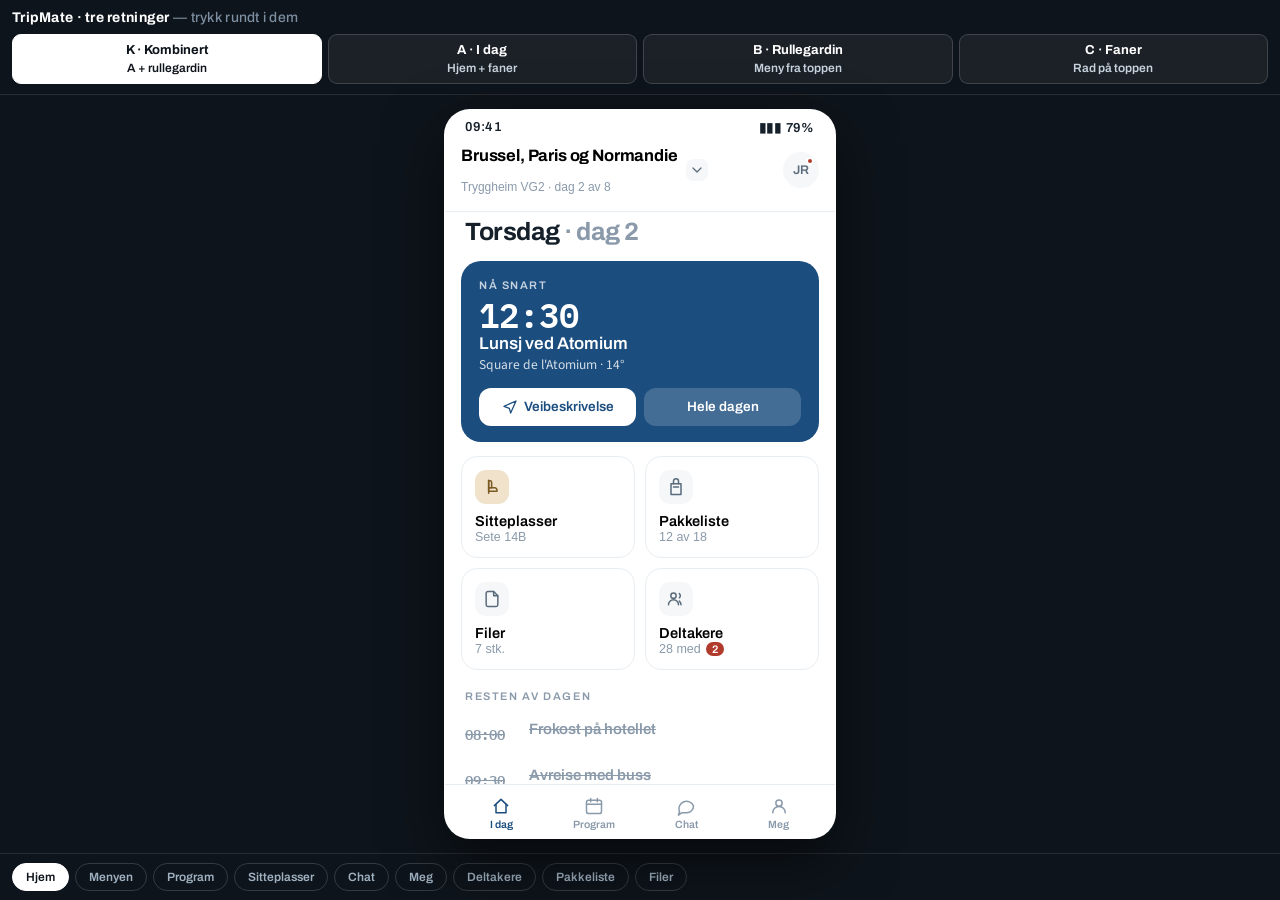
==== commit 4b70066c: "TripMate overalt: navnet, lisensen og app-ikonet Alt som het TourFlow heter nå TripMate: lisensen, f" ====
--- a/design/index.html
+++ b/design/index.html
@@ -3,7 +3,7 @@
 <head>
 <meta charset="utf-8">
 <meta name="viewport" content="width=device-width, initial-scale=1, viewport-fit=cover">
-<title>TourFlow — tre designretninger</title>
+<title>TripMate — tre designretninger</title>
 <meta name="theme-color" content="#111A26">
 <link rel="preconnect" href="https://fonts.gstatic.com" crossorigin>
 <link rel="stylesheet" href="https://fonts.googleapis.com/css2?family=Archivo:wght@500;600;700&family=Source+Sans+3:wght@400;600&family=IBM+Plex+Mono:wght@500;600&display=swap">
@@ -203,7 +203,7 @@
 <body>
 
 <div class="velger">
-  <h1>TourFlow · tre retninger <span>— trykk rundt i dem</span></h1>
+  <h1>TripMate · tre retninger <span>— trykk rundt i dem</span></h1>
   <div class="rad" id="rad"></div>
 </div>
 
@@ -787,8 +787,27 @@
   const kn = e.target.closest(".fane button, .mrad, .rute, .seg button, .naa .knapper button");
   if (!kn) return;
   const mal = finnSkjerm(kn.innerText || kn.textContent || "", navn);
-  if (mal) gaaTil(mal);
+  if (mal) return gaaTil(mal);
+  // Bare K er tegnet ferdig. De tre første er til sammenligning, og da
+  // skal en død knapp si fra om det i stedet for å late som ingenting.
+  si("Bare tegnet i K · Kombinert");
 });
+
+let sitimer = null;
+function si(tekst) {
+  let b = document.getElementById("si");
+  if (!b) {
+    b = document.createElement("div");
+    b.id = "si";
+    b.style.cssText = "position:absolute;left:50%;bottom:78px;transform:translateX(-50%);z-index:20;" +
+      "background:#0E141B;color:#fff;border-radius:20px;padding:8px 15px;font:600 12.5px 'Archivo',sans-serif;" +
+      "white-space:nowrap;box-shadow:0 8px 24px rgba(0,0,0,.3)";
+    tlf.appendChild(b);
+  }
+  b.textContent = tekst;
+  clearTimeout(sitimer);
+  sitimer = setTimeout(() => b.remove(), 1600);
+}
 
 function gaaTil(navnet) {
   const navn = Object.keys(utkast[valgt].skjermer);
